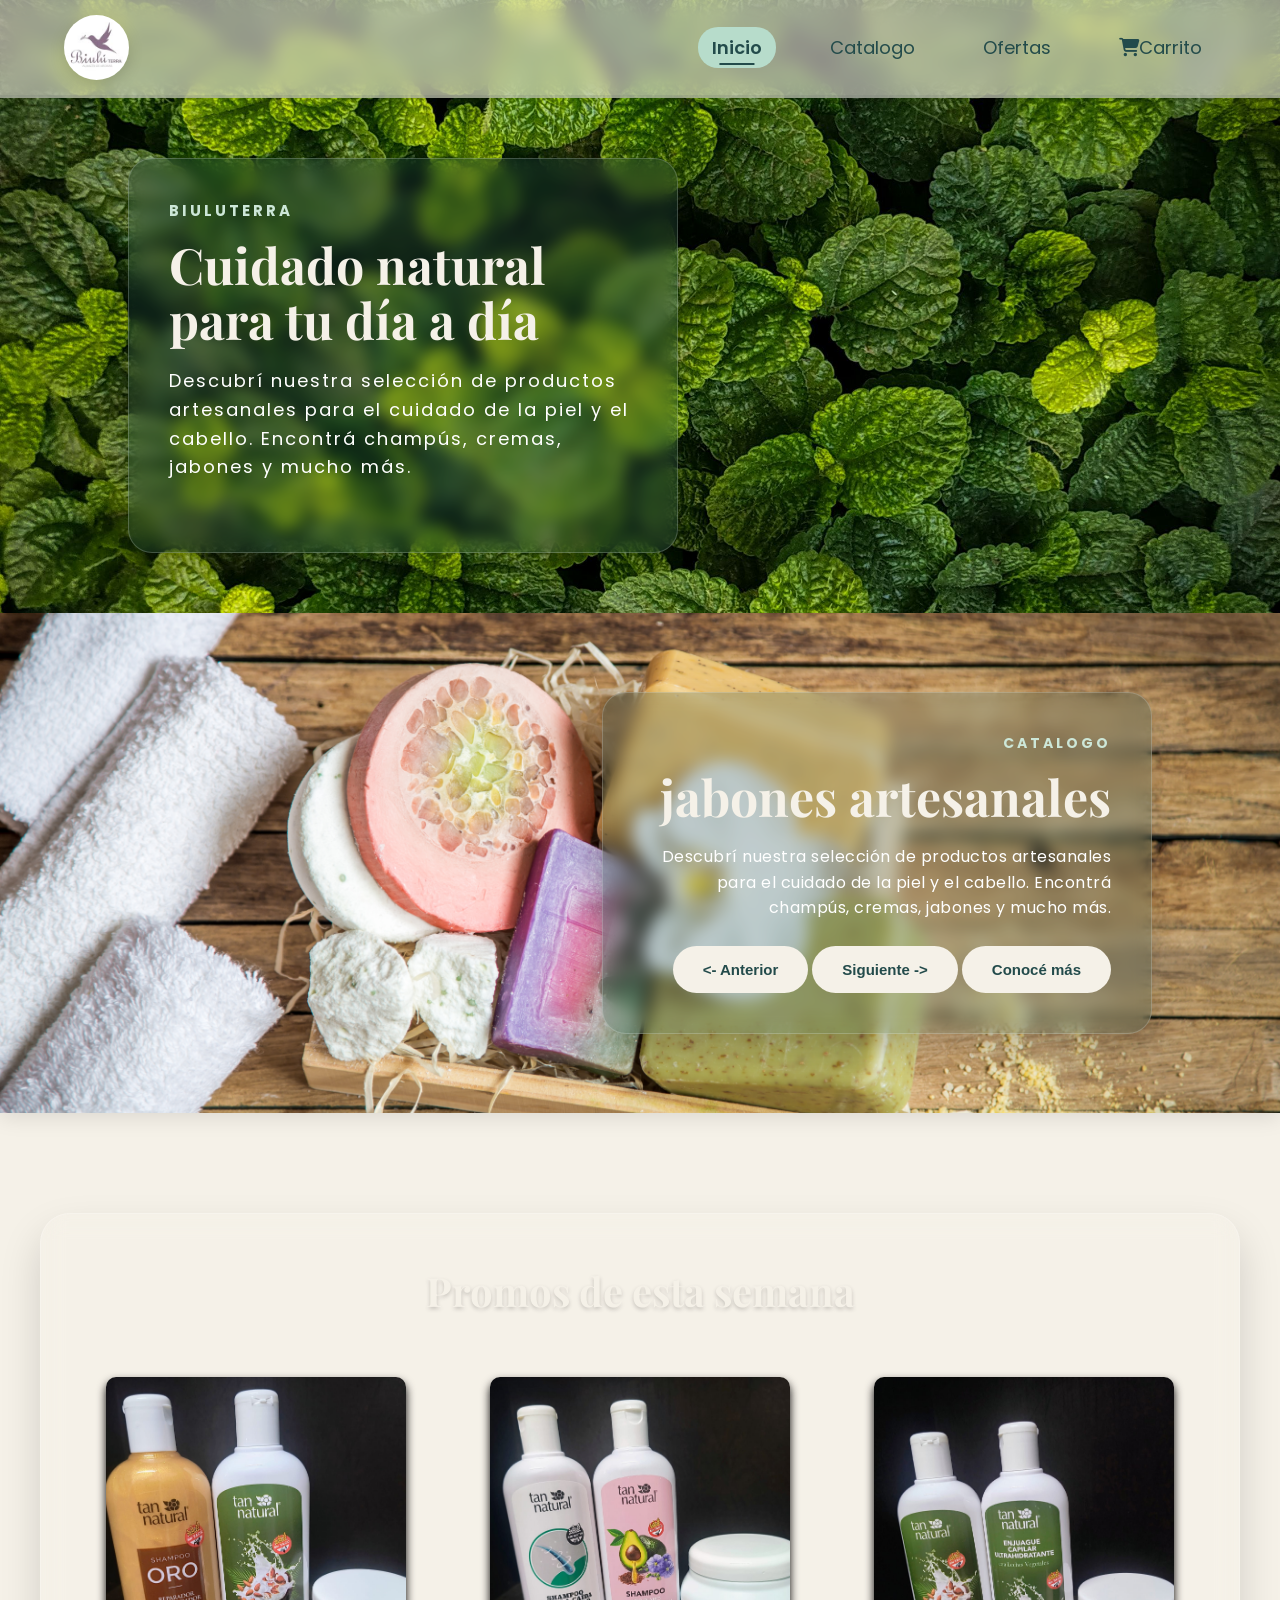
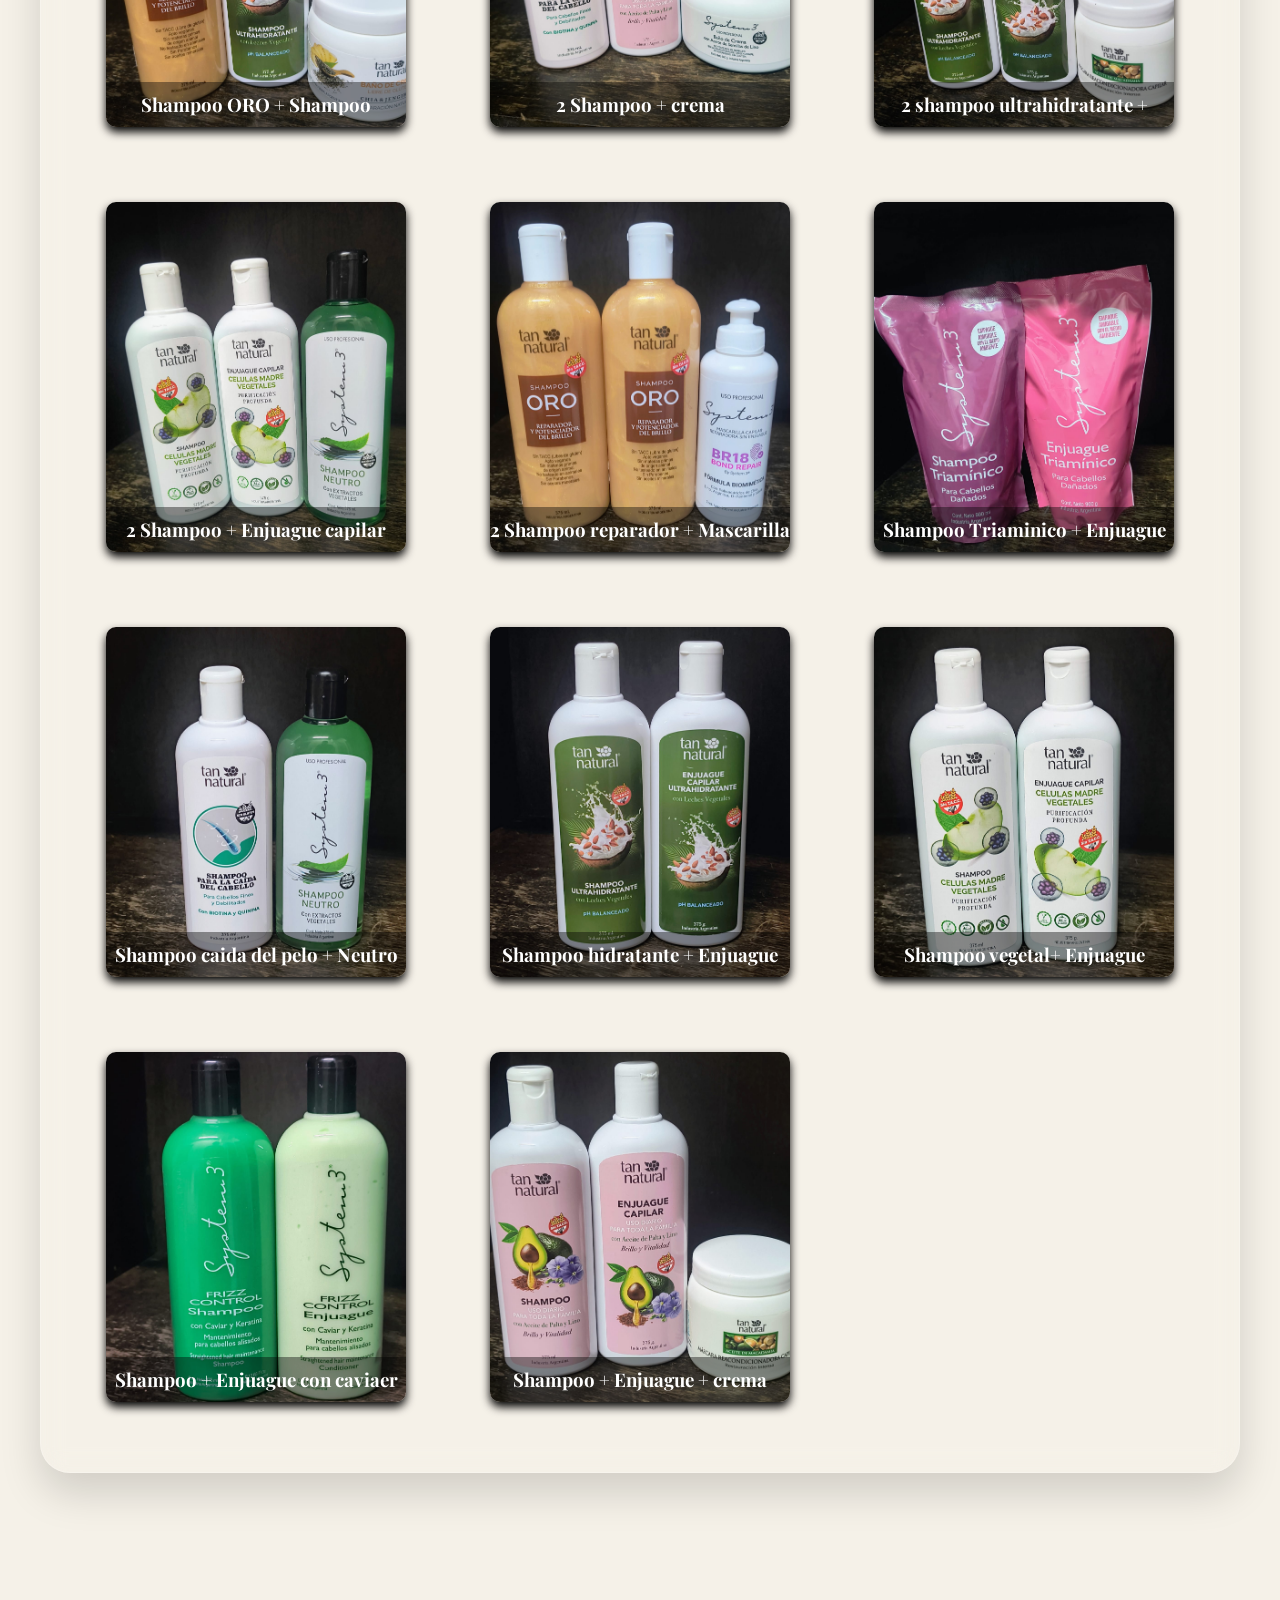
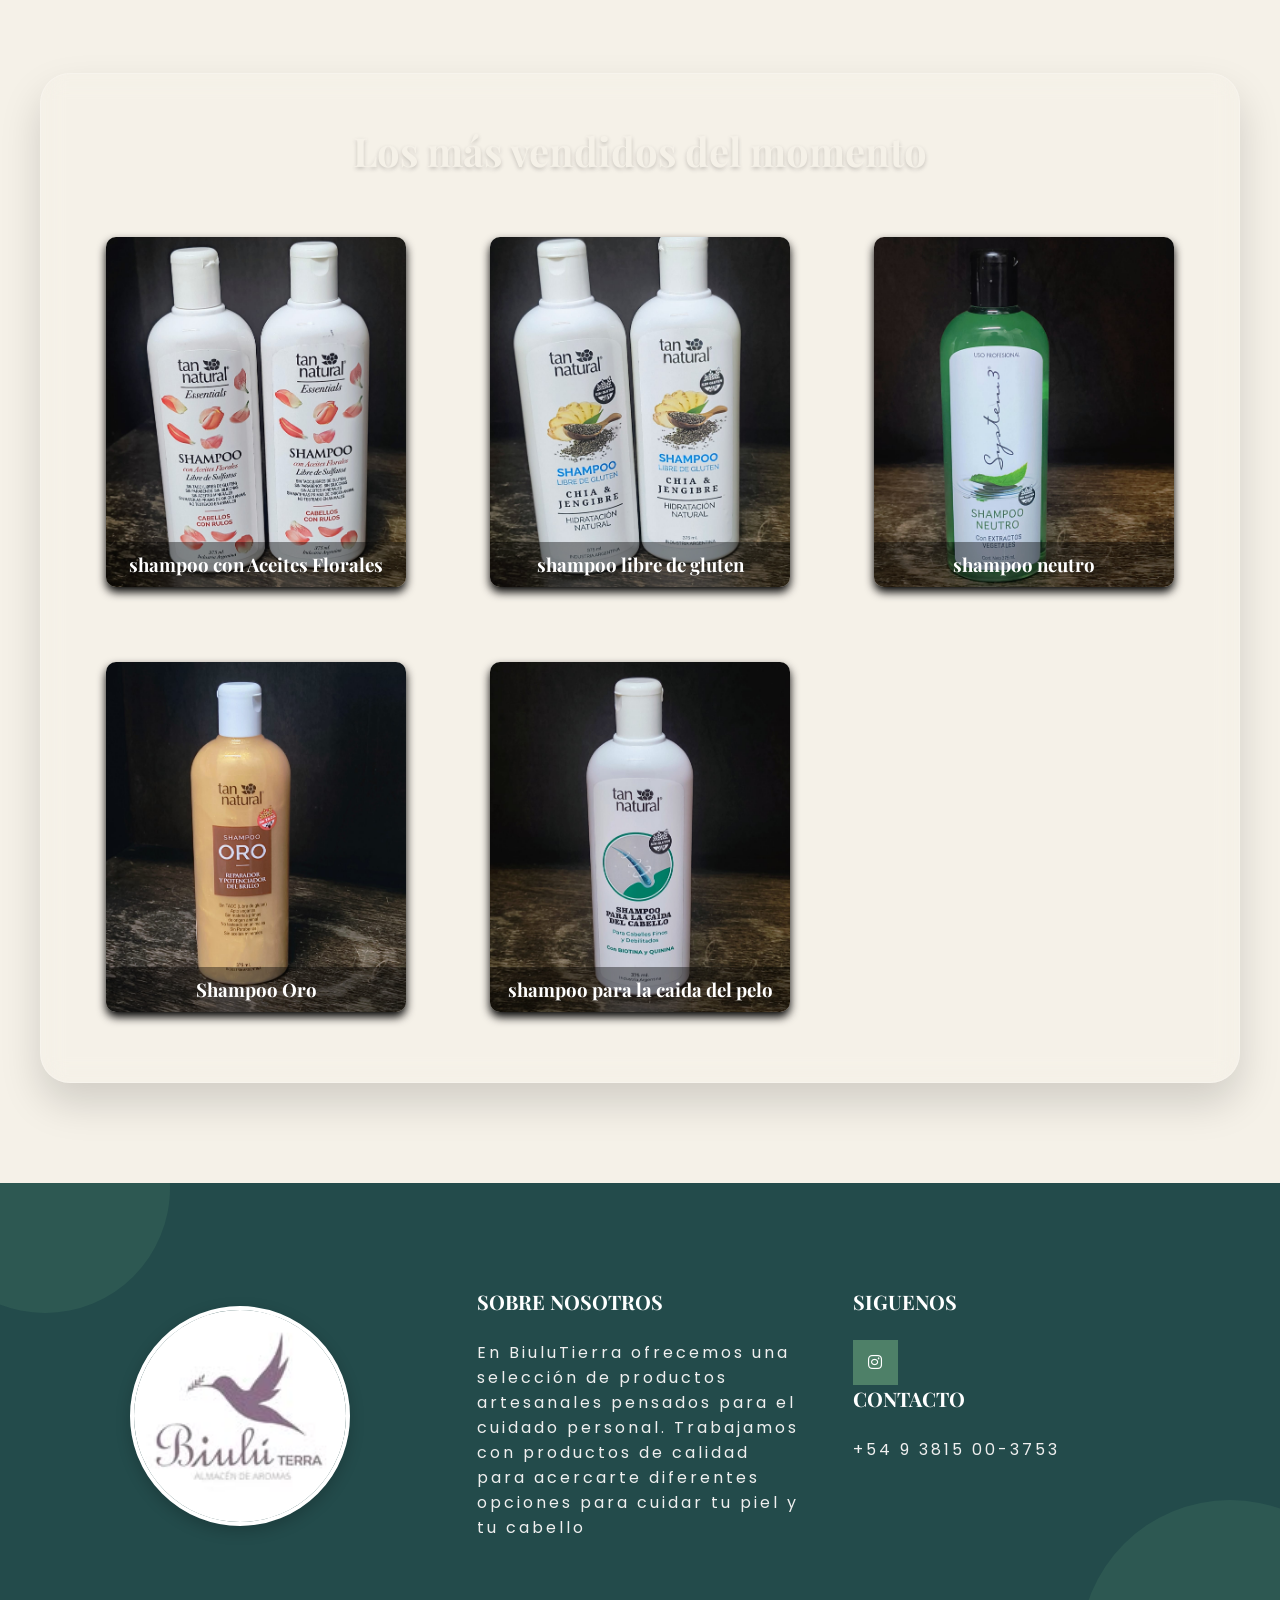
==== index.html @ 3a7e6824 "nueva actualizacion" ====
<!DOCTYPE html>
<html lang="en">
<head>

    <meta charset="UTF-8">
    <meta name="viewport" content="width=device-width, initial-scale=1.0">
    <link rel="stylesheet" href="/PAGINAS/CSS/index.css">
    <link rel="stylesheet" href="/PAGINAS/CSS/categoria.css">
    <link rel="preconnect" href="https://fonts.googleapis.com">
    <link rel="preconnect" href="https://fonts.gstatic.com" crossorigin>
    <link href="https://fonts.googleapis.com/css2?family=Playfair+Display:wght@500;600;700&family=Poppins:wght@300;400;500;600&display=swap" rel="stylesheet">
    <link rel="icon" href="/FOTOS Y VIDEOS/biuluterra.jpg">
    <link rel="stylesheet" href="https://cdnjs.cloudflare.com/ajax/libs/font-awesome/6.7.2/css/all.min.css">

    <title>Biuluterra</title>

</head>
<body>
    
    <header class="encabezado">

        <div class="head">

            <nav>

                <a href="#" class="logo">

                    <img src="/FOTOS Y VIDEOS/biuluterra.jpg" alt="foto de perfil">

                </a>
              
              <ul>

                 <li ><a class="enlaces" id="selected" href="index.html">Inicio</a></li>

                 <li ><a class="enlaces"   id="selected" href="/PAGINAS/categoria.html">Catalogo</a></li>

                 <li ><a class="enlaces" id="selected" href="/PAGINAS/ofertas.html">Ofertas</a></li>

                 <li><a class="enlaces" href="/PAGINAS/carrito.html"><i class="fa-solid fa-cart-shopping"></i>Carrito</a></li>

              </ul>
           </nav>

        </div>

        <!-- HERO -->

        <div class="conteiner">

            <div class="hero-contenido">

             <p class="hero-pequeño"> BIULUTERRA</p>

             <h1 id="titulo">Cuidado natural para tu día a día</h1>

             <p class="hero-texto">Descubrí nuestra selección de productos artesanales para el cuidado de la piel y el cabello. Encontrá champús, cremas, jabones y mucho más.</p>
             
            </div>

        </div>

    </header>

    <main id="categorias">

        <div class="conteiner-replica">
            
           <div class="hero-contenido-replica">

             <p class="hero-pequeño-replica">CATALOGO</p>

             <h1 id="tituloDos">Cuidado natural para tu día a día</h1>

             <p class="hero-texto-replica">Descubrí nuestra selección de productos artesanales para el cuidado de la piel y el cabello. Encontrá champús, cremas, jabones y mucho más.</p>

             <button  class="info" id="anteriorDos"><- Anterior</button>

             <button  class="info"  id="siguienteDos">Siguiente -></button>

             <button class="info"><a  href="/PAGINAS/categoria.html">Conocé más</a></button>

           </div>

        </div>

    </main>

    <main class="principal">

        <section class="productos" id="productos">

         <div class="titulo-seccion">

             <h2>Promos de esta semana</h2>

         </div>

         <div id="ofer" class="cards"></div>

        </section>

    </main>

    <main class="principal">

        <section class="productos">
 
            <div class="titulo-seccion">

                <h2>Los más vendidos del momento</h2>

            </div>

            <div class="contenedor">

             <div class="card--contenedor">

                 <div id="cards" class="cards"></div>

             </div>

            </div>

       </section>

    </main>

    <footer class="pie-pagina">

        <div class="grupo-1">

            <div class="box">

                <figure>

                    <a href="#">

                        <img src="/FOTOS Y VIDEOS/biuluterra.jpg" alt="logo">

                    </a>

                </figure>

            </div>

            <div class="box">

                <h2>SOBRE NOSOTROS</h2>

                <p>En BiuluTierra ofrecemos una selección de productos artesanales pensados para el cuidado personal. Trabajamos con productos de calidad para acercarte diferentes opciones para cuidar tu piel y tu cabello</p>

            </div>
            <div class="box">

                <h2>SIGUENOS</h2>

                <div class="red-social">

                    <a href="https://www.instagram.com/p/ChH4y7QOW1x/?stkn=MW54NzA0eDJzZHVldA==" class="fa-brands fa-instagram"></a>

                </div>

                <h2>CONTACTO</h2>

                <p>+54 9 3815 00-3753</p>

            </div>

        </div>

    </footer>

    <script src="/PAGINAS/CSS/JAVASCRIPT/card.js"></script>

</body>
---- PAGINAS/CSS/index.css ----
*{
    margin: 0;
    padding: 0;

    box-sizing: border-box;
}

/* ---------------------------------------------------------- */
:root{
    --verde-oscuro:#234B4B;
    --verde:#4E8068;
    --verde-claro:#CDE7D8;
    --crema:#F5F1E8;
    --blanco:#FFFFFF;
    --gris:#6F7772;
    --verde-menta:#B7DCCB;
    --verde-salvia:#A8C3B0;
    --verde-pastel:#C5E1C8;
    --verde-oliva-pastel:#C6D1B5;
}

html{
    scroll-behavior: smooth;
}
/*---------------------------------------------------------------------------------------------------------*/
/*---------------------------------------------------------------------------------------------------------*/

body{
    /* FONDO */
    min-height: 100vh;
    display: flex;
    flex-direction: column;


    
    /* COLORES */
    background-color: var(--crema);
    color:var(--verde-oscuro);
    font-family: "Poppins", sans-serif;
}

h1,h2,h3{
    font-family: "Playfair Display", serif;
}
a{
    text-decoration: none;
    color: var(--verde-oscuro);
}
/*---------------------------------------------------------------------------------------------------------*/
/*---------------------------------------------------------------------------------------------------------*/
.encabezado{
    /* COLORES */ 
    box-shadow:0px 10px 30px rgba(35,75,75,.15); 
    /*  */
    position: relative;
    background-size: cover;
    background-repeat: no-repeat;
    background-position: center;

    background-image:
    linear-gradient(135deg rgba(35, 75, 75, 0.85), 0% rgba(78, 128, 104, 0.65)100%);
}

.head{
    padding: 15px 5%;
    width: 100%;
    background-color: rgba(245, 241, 232, 0.581);
    border-bottom:solid rgba(111, 119,114, 0.2);
    backdrop-filter: blur(10px);
    position:sticky;
    top:0;
    z-index: 1000;
    transition: all 0.3s ease;
}

nav{                                        
    display: flex;
    /* CAMBIADO */
    margin: auto;
    align-items: center;
    justify-content: space-between;
}
/*---------------------------------------------------------------------------------------------------------*/
/*---------------------------------------------------------------------------------------------------------*/

.logo{
    display: flex;
    align-items: center;
}

.logo img{
    width: 65px;
    height: 65px;
    object-fit: cover;
    border-radius: 50%;
    box-shadow: 0 5px 15px rgb(0, 0,0,0.15);
}

ul{
    display: flex;
    gap:40px;
    list-style: none;
    margin-left: -600px;
}

.enlaces{
    /* COLOR Y ESTILO */
    text-decoration: none;
    color:var(--verde-oscuro);

    font-size: 18px;
    border-radius: 20px ;




    position: relative;
    padding: 8px 14px;

    transition: .3s ease;
}

.enlaces:hover{
    color: var(--verde-oscuro);
    background-color: var(--verde-claro);
}

.enlaces.activo{
    color: var(--verde-oscuro);
    background-color: var(--verde-menta);
    font-weight: 600;
}

.enlaces.activo::after {
    content: "";
    position:absolute;
    bottom: 3px;
    left: 50%;
    width: 0;
    height: 2px;
    background-color: var(--verde-oscuro);
    transform: translateX(-50%);
    transition: .3s ease;
}

.enlaces.activo:hover::after,
.enlaces.activo::after{
    width: 45%;
}

/* ---------------------------------------------------------------------------- */

.conteiner{
    position: relative;
    display: flex;
    align-items: center;
    min-height: 500px;
    padding: 60px 10%;
    background-size:cover;
    background-repeat: no-repeat;
    background-position: center;
}

/* ---------------------------------------------------------------- */

.hero-contenido{
    width: 550px;
    color: var(--blanco);
    background: rgba(35,75,75,0.25);
    backdrop-filter: blur(8px);
    -webkit-backdrop-filter: blur(8px);
    border:1px solid rgba(255,255,255,0.2);
    padding: 40px;
    border-radius:24px;
    box-shadow: 0 15px 35px rgba(0,0,0,0.2);
}
.hero-contenido h1{
    margin-bottom: 20px;
    font-size: 50px;
    line-height: 1.1;
    color: var(--crema);
}

.hero-pequeño{
    font-size: 15px;
    font-weight: bold;
    letter-spacing: 3px;
    margin-bottom: 15px;
    color: var(--verde-claro);
}

.hero-texto{
    font-size: 18px;
    letter-spacing: 2px;
    margin-bottom: 30px;
    line-height: 1.6;
}

.conteiner-replica {
    position: relative;
    display: flex;
    justify-content: flex-end; 
    align-items: center;
    min-height: 500px;
    padding: 60px 10%;
    background-size: cover;
    background-repeat: no-repeat;
    background-position: center;
}

.hero-contenido-replica {
    width: 550px;
    color: var(--blanco);
    background: rgba(35, 75, 75, 0.25); 
    backdrop-filter: blur(8px);
    -webkit-backdrop-filter: blur(8px);
    border: 1px solid rgba(255, 255, 255, 0.2);
    padding: 40px;
    border-radius: 24px;
    box-shadow: 0 15px 35px rgba(0, 0, 0, 0.2);
    
    text-align: right;
}

.hero-contenido-replica h1 {
    margin-bottom: 20px;
    font-size: 50px;
    line-height: 1.1;
    color: var(--crema);
} 

.hero-pequeño-replica {
    font-size: 14px;
    font-weight: bold;
    letter-spacing: 3px;
    margin-bottom: 15px;
    color: var(--verde-claro);
}

.hero-texto-replica {
    font-size: 16px;
    letter-spacing: 0.5px;
    margin-bottom: 25px;
    line-height: 1.6;
}

/* ---------------------------------------------------------------- */

.info{
    border: none;

    /* color */
    color:var(--verde-oscuro);
    background-color:var(--crema);


    padding: 15px 30px;
    border-radius: 50px;
    font-family: 'Lucida Sans', 'Lucida Sans Regular', 'Lucida Grande', 'Lucida Sans Unicode', Geneva, Verdana, sans-serif;
    font-size: 15px;
    font-weight: bold;
    transition: all .3s ease;
}


.info:hover{
    /* color */
    background-color:var(--verde);
    color:var(--crema);
    box-shadow:0 8px 20px rgba(0,0,0,.15);

    cursor: pointer;
    transform: translateY(-3px);
}

/* ---------------------------------------------------------------- */

#categorias{
    /* COLORES */ 
    box-shadow:0px 5px 20px rgba(0,0,0,.10); 
    /*  */
    position: relative;
    background-size: cover;
    background-repeat: no-repeat;
    background-position: center;
}

.principal{
    flex: 1;
    position: relative;
    display: flex;
    align-items: center;
    justify-content: center;
    min-height: 500px;
    background-size: cover;
    background-repeat: no-repeat;
    background-position: center;
    background-attachment: fixed; 
    
    background-image:
        linear-gradient(
            135deg,
            /* rgba(35, 75, 75, 0.85), */
            rgba(78, 128, 104, 0.509)
        ),
        url("/FOTOS\ Y\ VIDEOS/vertical-top-view-sea.jpg");
    padding: 60px 20px;
}

/* ---------------------------------------------------------------- */

.productos{
    max-width: 1200px;
    width:100%;
    margin: 40px auto;
    padding: 50px 40px;

    background: rgba(245,241,232, 0.15);
    backdrop-filter: blur(12px);
    -webkit-backdrop-filter: blur(12px);
    border:1px solid rgba(255,255,255,0.2);
    border-radius:30px;
    box-shadow: 0 20px 40px rgba(0,0,0,0.15);
}

.titulo-seccion h2{
    font-size: 40px;
    color: var(--crema);
    text-shadow: 0 2px 4px rgba(0,0,0,.2);
}

.titulo-seccion{
    text-align: center;
    margin-bottom:40px;
}

.titulo-seccion p {
    margin-bottom: 8px;
    letter-spacing: 5px;
    color: var(--verde);
    font-size: 30px;
    font-weight: bold;
}

/* ---------------------------------------------------------------- */

.card {
    position: relative;
    width: 300px;
    height: 350px;
    margin: 20px;
}

.card .face {
    position: absolute;
    width: 100%;
    height: 100%;
    backface-visibility: hidden;
    border-radius: 10px;
    overflow: hidden;
    transition: .5s;
}

/* PARTE DELANTERA */

.card .front {
    transform: perspective(600px) rotateY(0deg);
    box-shadow: 0 5px 10px #000;
}

.card .front img {
    position: absolute;
    width: 100%;
    height: 100%;
    object-fit: cover;
}

.card .front h3 {
    position: absolute;
    bottom: 0;
    width: 100%;
    height: 45px;
    line-height: 45px;
    margin: 0;

    color: #fff;
    background: rgba(0,0,0,.4);
    text-align: center;
}

/* PARTE TRASERA */

.card .back {
    transform: perspective(600px) rotateY(180deg);
    background: rgb(3, 35, 54);
    padding: 15px;
    box-sizing: border-box;

    color: #f3f3f3;

    display: flex;
    flex-direction: column;
    justify-content: space-between;
    text-align: center;
    box-shadow: 0 5px 10px #000;
}

.card .back .link {
    border-top: solid 1px #f3f3f3;
    min-height: 50px;

    display: flex;
    align-items: center;
    justify-content: center;
    gap: 10px;
}

.card .back h2 {
    margin: 10px 0;
}

.card .back .card--titulo {
    font-size: 24px;
}

.card .back .card--precio {
    font-size: 25px;
}

.card .back .card--descripcion {
    margin-top: 20px;
}

.card:hover .front {
    transform: perspective(600px) rotateY(180deg);
}

.card:hover .back {
    transform: perspective(600px) rotateY(360deg);
}

.card--descripcion{
    font-family: 'Lucida Sans', 'Lucida Sans Regular', 'Lucida Grande', 'Lucida Sans Unicode', Geneva, Verdana, sans-serif;
    font-size: 13px;
    color:var(--gris);

    /* NUEVO */
    /* text-align: left; */
    display: block;
    margin-bottom: .25rem;
}

.card--precio{
    text-align: left;

    /* NUEVO */
    margin-top: 15px;
    color: var(--verde-oscuro);
    font-size: 25x;
    font-weight: bold;
}

.card--precioOferta{
    text-align: left;

    /* NUEVO */
    margin-top: 15px;
    color: tomato;
    font-size: 20px;
    font-weight: bold;
    text-decoration-line: line-through;
}

.card__button{
    display: block; /*esto falto*/
    width: 100%;
    margin-top: 15px;
    padding: 11px;
    border: none;
    border-radius: 25px;
    background-color: var(--verde-oscuro);
    color: var(--blanco);
    text-decoration: none;
    text-align: center;
    cursor: pointer;
    transition: .3s ease;
}

.card__button:hover{
    background-color: var(--verde);
    transform: translateY(-2px);
}

.cards {
    display: grid;
    grid-template-columns: repeat(3, 1fr);
    justify-items: center;
    gap: 35px;
    width: 100%;
}
/*---------------------------------------------------------------------------------------------------------*/
/*---------------------------------------------------------------------------------------------------------*/
.pie-pagina{
    position: relative;
    overflow: hidden;
    background: var(--verde-oscuro);
    color: var(--blanco);
    padding: 60px 8% 25px;
}


.pie-pagina::before,
.pie-pagina::after {
    content: "";
    position: absolute;
    border-radius: 50%;
    background: var(--verde);
    opacity: .25;
    animation: mover 8s ease-in-out infinite alternate;
}

.pie-pagina::before {
    width: 250px;
    height: 250px;
    top: -120px;
    left: -80px;
}

.pie-pagina::after {
    width: 300px;
    height: 300px;
    bottom: -180px;
    right: -100px;
    animation-delay: 2s;
}

@keyframes mover {
    from {
        transform: translateY(0) scale(1);
    }

    to {
        transform: translateY(30px) scale(1.1);
    }
}

.pie-pagina .grupo-1{
    width: 100%;
    max-width: 1200px;
    margin: auto;
    display: grid;
    grid-template-columns: repeat(3, 1fr);
    grid-gap: 50px;
    padding: 45px 0px;
}

.pie-pagina .grupo-1 .box figure{
    width: 100%;
    height: 100%;
    display: flex;
    justify-content: center;
    align-items: center;
}

.pie-pagina .grupo-1 .box figure img{
    width:250px;
}

.pie-pagina .grupo-1 .box h2{
    color: #fff;
    margin-bottom: 25px;
    font-size: 20px;
}

.pie-pagina .grupo-1 .box p{
    color: #efefef;
    margin-bottom: 10px;
    letter-spacing: 3px;
}

.pie-pagina .grupo-1 .box figure a img{
    width:220px;
    height:220px;
    margin-left: -50px;
    object-fit:cover;

    /*  */
    border-radius:50%;
    border:4px solid white;
    box-shadow:0 5px 15px rgba(0,0,0,.2);
}

.pie-pagina .grupo-1 .red-social a{
    display: inline-block;
    text-decoration: none;
    width: 45px;
    height: 45px;
    line-height: 45px;
    color: #fff;
    margin-right: 10px;
    background-color: var(--verde);
    text-align: center;
    transition: all 300ms ease;
}

.pie-pagina .grupo-1 .red-social a:hover{
    color: aqua;
}

.categoria-enlace{
    text-decoration: none;

}

.categoria-enlace h2{
    font-size: 90px;
}

/*---------------------------------------------------------------------------------------------------------*/
/*---------------------------------------------------------------------------------------------------------*/

.carrito {
    width: 90%;
    max-width: 1100px;
    margin: auto;
    padding: 70px 0;
    min-height: 70vh;
}

.carrito .titulo-seccion {
    text-align: center;
    margin-bottom: 50px;
}

.carrito .titulo-seccion h1 {
    font-family: "Playfair Display", serif;
    color: var(--verde-oscuro);
    font-size: 42px;
    margin-bottom: 10px;
}

.carrito .titulo-seccion p {
    color: var(--gris);
}

/*------------------------------------------------------------------------------------------------------------------------------------------------------*/
/* PRODUCTOS */

.productos-carrito {
    display: flex;
    flex-direction: column;
    gap: 20px;
}


/* PRODUCTO */

.producto-carrito {
    display: flex;
    align-items: center;
    gap: 25px;
    background-color: var(--blanco);
    padding: 20px;
    border-radius: 20px;
    box-shadow: 0 8px 25px rgba(35, 75, 75, .10);
    transition: .3s ease;
}

.producto-carrito:hover {
    transform: translateY(-3px);
    box-shadow: 0 12px 30px rgba(35, 75, 75, .15);
}


/* IMAGEN */

.producto-carrito img {
    width: 110px;
    height: 110px;
    object-fit: cover;
    border-radius: 15px;
    background-color: var(--verde-claro);
}


/* INFORMACIÓN */

.informacion-producto {
    flex: 1;
}

.informacion-producto span {
    font-size: 13px;
    color: var(--gris);
}

.informacion-producto h2 {
    font-family: "Playfair Display", serif;
    color: var(--verde-oscuro);
    font-size: 20px;
    margin: 5px 0 10px;
}

.informacion-producto strong {
    color: var(--verde);
    font-size: 18px;
}


/* CANTIDAD */

.cantidad {
    display: flex;
    align-items: center;
    gap: 15px;
}

.cantidad button {
    width: 32px;
    height: 32px;
    border: none;
    border-radius: 50%;
    background-color: var(--verde-claro);
    color: var(--verde-oscuro);
    font-size: 18px;
    cursor: pointer;
    transition: .3s;
}

.cantidad button:hover {
    background-color: var(--verde-menta);
}

.cantidad span {
    font-weight: 600;
}


/* ELIMINAR */

.eliminar {
    border: none;
    background: none;
    color: #9b5555;
    font-size: 18px;
    cursor: pointer;
    transition: .3s;
}

.eliminar:hover {
    transform: scale(1.15);
}


/* RESUMEN */

.resumen-carrito {
    margin-top: 40px;
    padding: 30px;
    border-radius: 22px;
    background-color: var(--verde-menta);
    box-shadow: 0 8px 25px rgba(35, 75, 75, .10);
}

.resumen-carrito h2 {
    font-family: "Playfair Display", serif;
    color: var(--verde-oscuro);
}


/* TOTAL */

.total {
    display: flex;
    justify-content: space-between;
    align-items: center;
    margin: 25px 0;
    font-size: 20px;
}

.total strong {
    color: var(--verde-oscuro);
    font-size: 25px;
}


/* BOTÓN COMPRAR */

.boton-comprar {
    width: 100%;
    padding: 14px;
    border: none;
    border-radius: 25px;
    background-color: var(--verde-oscuro);
    color: var(--blanco);
    font-size: 16px;
    font-weight: 600;
    cursor: pointer;
    transition: .3s;
}

.boton-comprar:hover {
    background-color: var(--verde);
    transform: translateY(-2px);
}


/* VACIAR */

.boton-vaciar {
    width: 100%;
    margin-top: 10px;
    padding: 12px;
    border: 1px solid var(--verde-oscuro);
    border-radius: 25px;
    background-color: transparent;
    color: var(--verde-oscuro);
    cursor: pointer;
    transition: .3s;
}

.boton-vaciar:hover {
    background-color: var(--verde-claro);
}
/* CARRITO VACÍO */

.carrito-vacio {
    text-align: center;
    padding: 70px 20px;
    background-color: var(--crema);
    border-radius: 25px;
}

.carrito-vacio i {
    font-size: 45px;
    color: var(--verde);
    margin-bottom: 20px;
}

.carrito-vacio h2 {
    font-family: "Playfair Display", serif;
    color: var(--verde-oscuro);
}

.carrito-vacio p {
    color: var(--gris);
    margin: 10px 0 25px;
}

.carrito-vacio a {
    display: inline-block;
    padding: 12px 25px;
    border-radius: 25px;
    background-color: var(--verde-oscuro);
    color: var(--blanco);
    text-decoration: none;
}

/*---------------------------------------------------------------------------------------------------------*/
/*---------------------------------------------------------------------------------------------------------*/
/* RESPONSIVE */

/* Pantallas medianas */
@media (max-width: 992px) {
    .cards {
        grid-template-columns: repeat(2, 1fr);
        gap: 20px;
    }
    
    .pie-pagina .grupo-1 {
        grid-template-columns: repeat(2, 1fr);
    }
}

/* Pantallas móviles */
@media (max-width: 768px) {
    .head {
        padding: 12px 20px;
    }

    nav { 
        flex-direction: column; 
        gap: 15px; 
    } 

    ul { 
        margin-left: 0; 
        gap: 10px; 
        flex-wrap: wrap; 
        justify-content: center; 
    }

    .enlaces {
        font-size: 16px;
        padding: 6px 10px;
    }

    .conteiner, .conteiner-replica { 
        min-height: 400px; 
        padding: 40px 5%; 
        justify-content: center; 
    } 

    .hero-contenido, .hero-contenido-replica { 
        width: 100%;
        padding: 25px;
        text-align: center;
    } 

    .hero-contenido h1, .hero-contenido-replica h1 {
        font-size: 35px; 
    } 

    .hero-texto, .hero-texto-replica { 
        font-size: 15px; 
        letter-spacing: 1px;
    }

    .productos {
        padding: 30px 15px;
        margin: 20px 10px;
        border-radius: 20px;
    }

    .titulo-seccion h2 {
        font-size: 30px;
    }

    .titulo-seccion p {
        font-size: 22px;
        letter-spacing: 3px;
    }

    .cards {
        grid-template-columns: 1fr;
        gap: 20px; 
    }

    .pie-pagina {
        padding: 40px 5% 20px;
    }

    .pie-pagina .grupo-1 { 
        grid-template-columns: 1fr; 
        padding: 20px 0; 
        text-align: center; 
        gap: 30px;
    }

    .pie-pagina .grupo-1 .box figure a img {
        margin-left: 0;
        width: 180px;
        height: 180px;
    }

    .categoria-enlace h2 {
        font-size: 60px;
    }
}

@media (max-width: 600px) {
    .producto-carrito {
        flex-direction: column;
        align-items: stretch;
        text-align: center;
        gap: 15px;
    }

    .producto-carrito img {
        width: 100px;
        height: 100px;
        margin: 0 auto;
    }

    .informacion-producto {
        min-width: 100%;
    }

    .cantidad {
        justify-content: center;
        margin-left: 0;
    }

    .eliminar {
        align-self: center;
    }

    .total {
        font-size: 18px;
    }

    .total strong {
        font-size: 21px;
    }
}
---- PAGINAS/CSS/categoria.css ----
*{
    margin: 0;
    padding: 0;

    /* ESTO AGREGUE */
    box-sizing: border-box;
}

/* NUEVO */
:root{
    --verde-oscuro:#234B4B;
    --verde:#4E8068;
    --verde-claro:#CDE7D8;
    --crema:#F5F1E8;
    --blanco:#FFFFFF;
    --gris:#6F7772;
}

html{
    scroll-behavior: smooth;
}

/* .enlaces.activo {
    color: var(--blanco);
} */

/* .enlaces.activo::after {
    width: 100%;
} */

.cardsCate{ 
    margin-bottom: 40px;
    display: flex;
    justify-content: center;
    align-items: center;
    display: grid;
    grid-template-columns: repeat(3,1fr);
    gap: 25px;
    
    /* TAMAÑO */
    width: 100%;
    min-height: 300px;
    height: auto;
}

.cardsCate > div{
    width: auto;
    margin: 0;
    padding: 20px;


    display: flex;
    flex-direction: column;
    justify-content: flex-end;


    background-size: cover;
    background-position: center;
    background-repeat: no-repeat;
    border-radius: 18px;
    overflow: hidden;
    box-shadow: 0 5px 20px rgb(0, 0,0,.08);

    transition: .3s;
    animation: scroll both;
    animation-timeline: view(60% 10%);
}

.cardsCate > div:hover{
    transform: translateY(-8px);
    box-shadow: 0 15px 30px rgb(0, 0,0,.15);
}

.cardsCate .subtituloCate{
    color: var(--crema);
    text-align: center;
}
.cardsCate button{
    width: 100%;
    margin-top: 15px;
    padding: 11px;
    border: none;
    border-radius: 25px;
    background-color: var(--verde-oscuro);
    color: white;
    cursor: pointer;
    transition: .3s;
}

.cardsCate button:hover{
    background-color: var(--verde);
}

@media (max-width: 768px) {
    .cardsCate { 
     grid-template-columns: 1fr;
     gap: 20px;        
   }
}
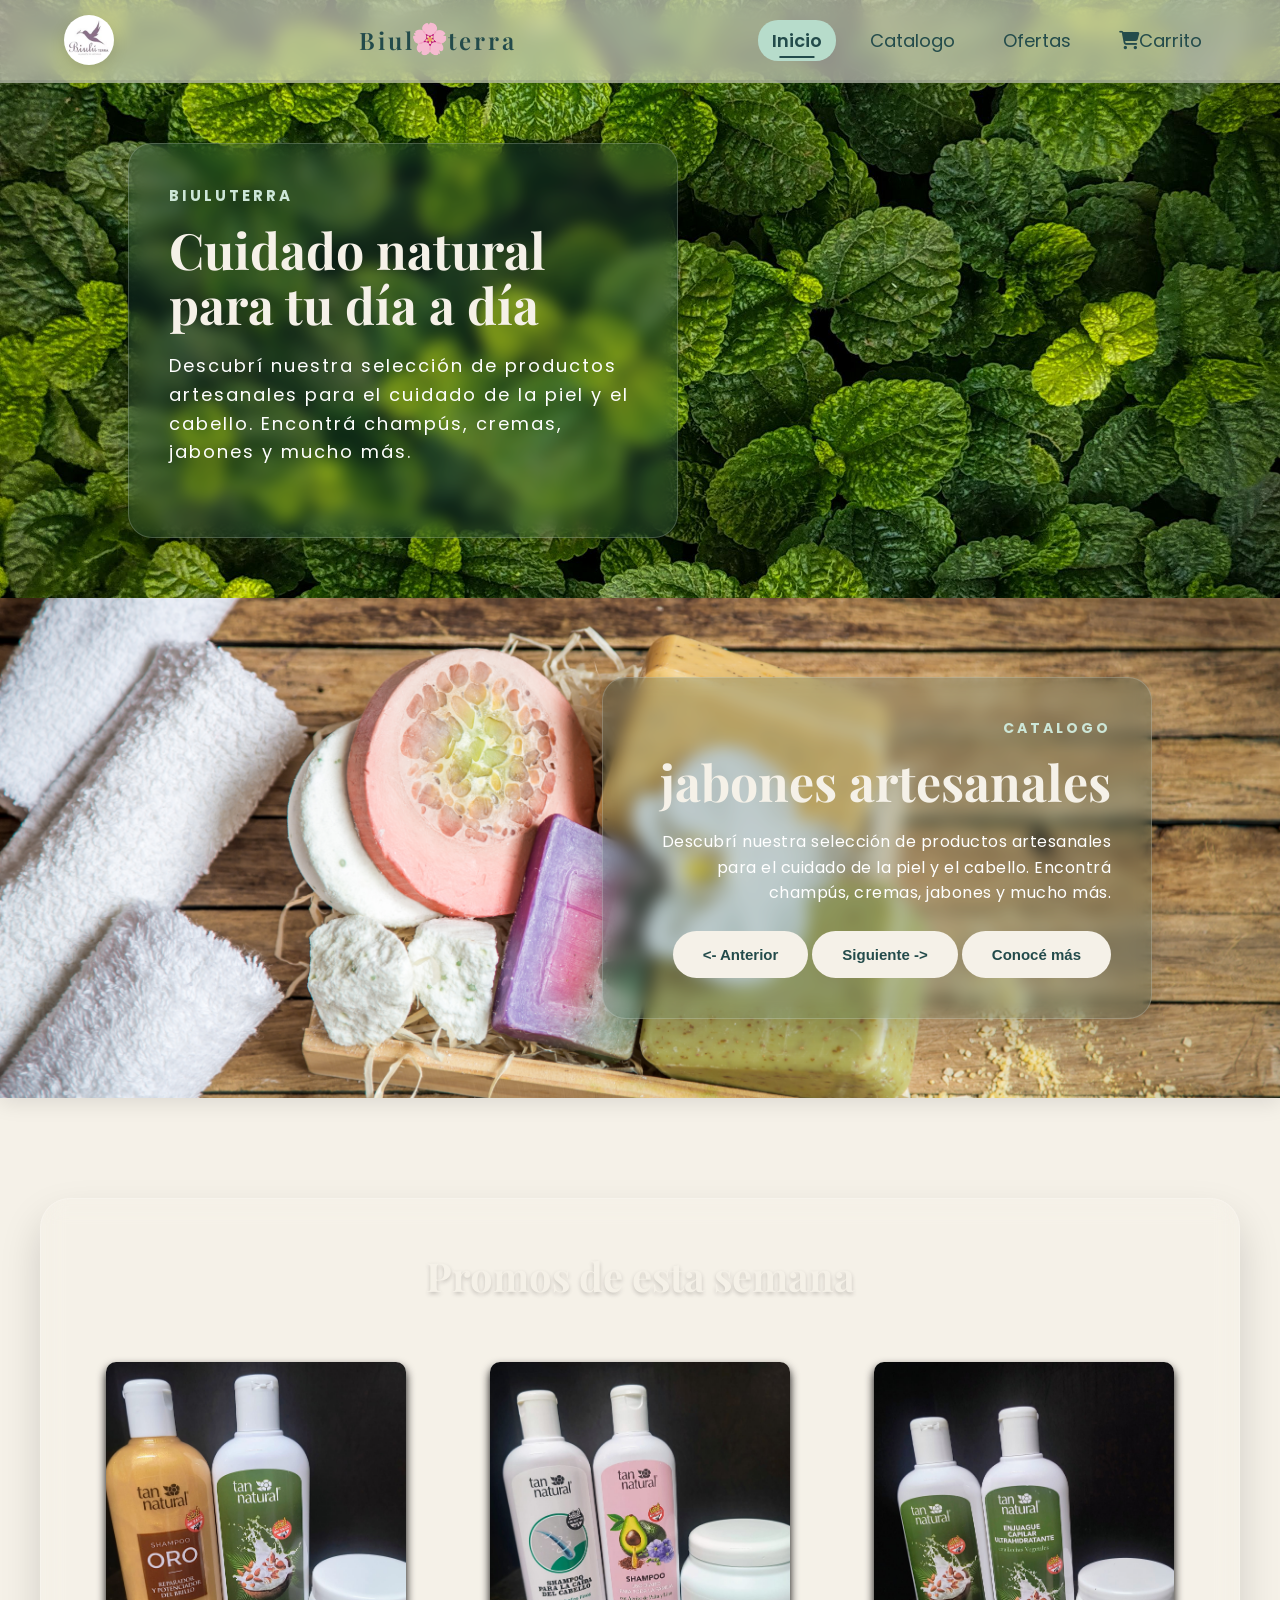
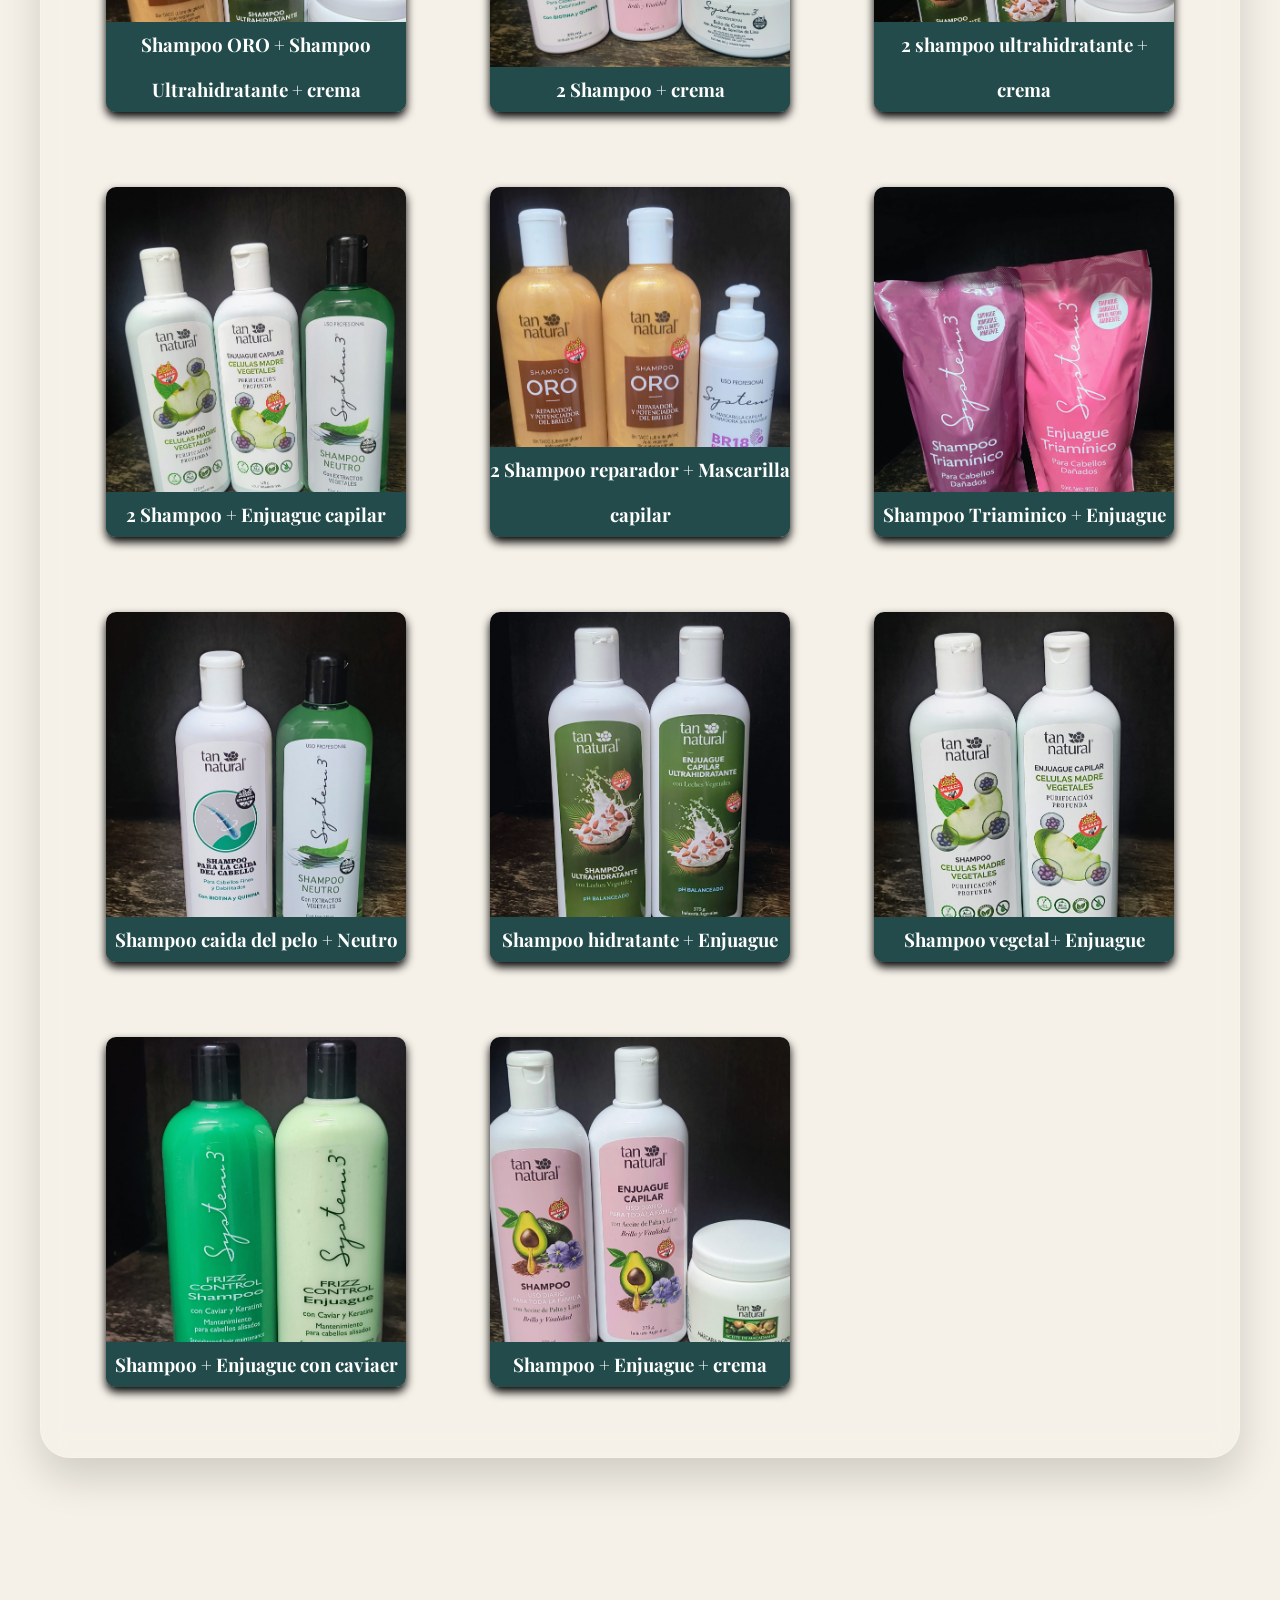
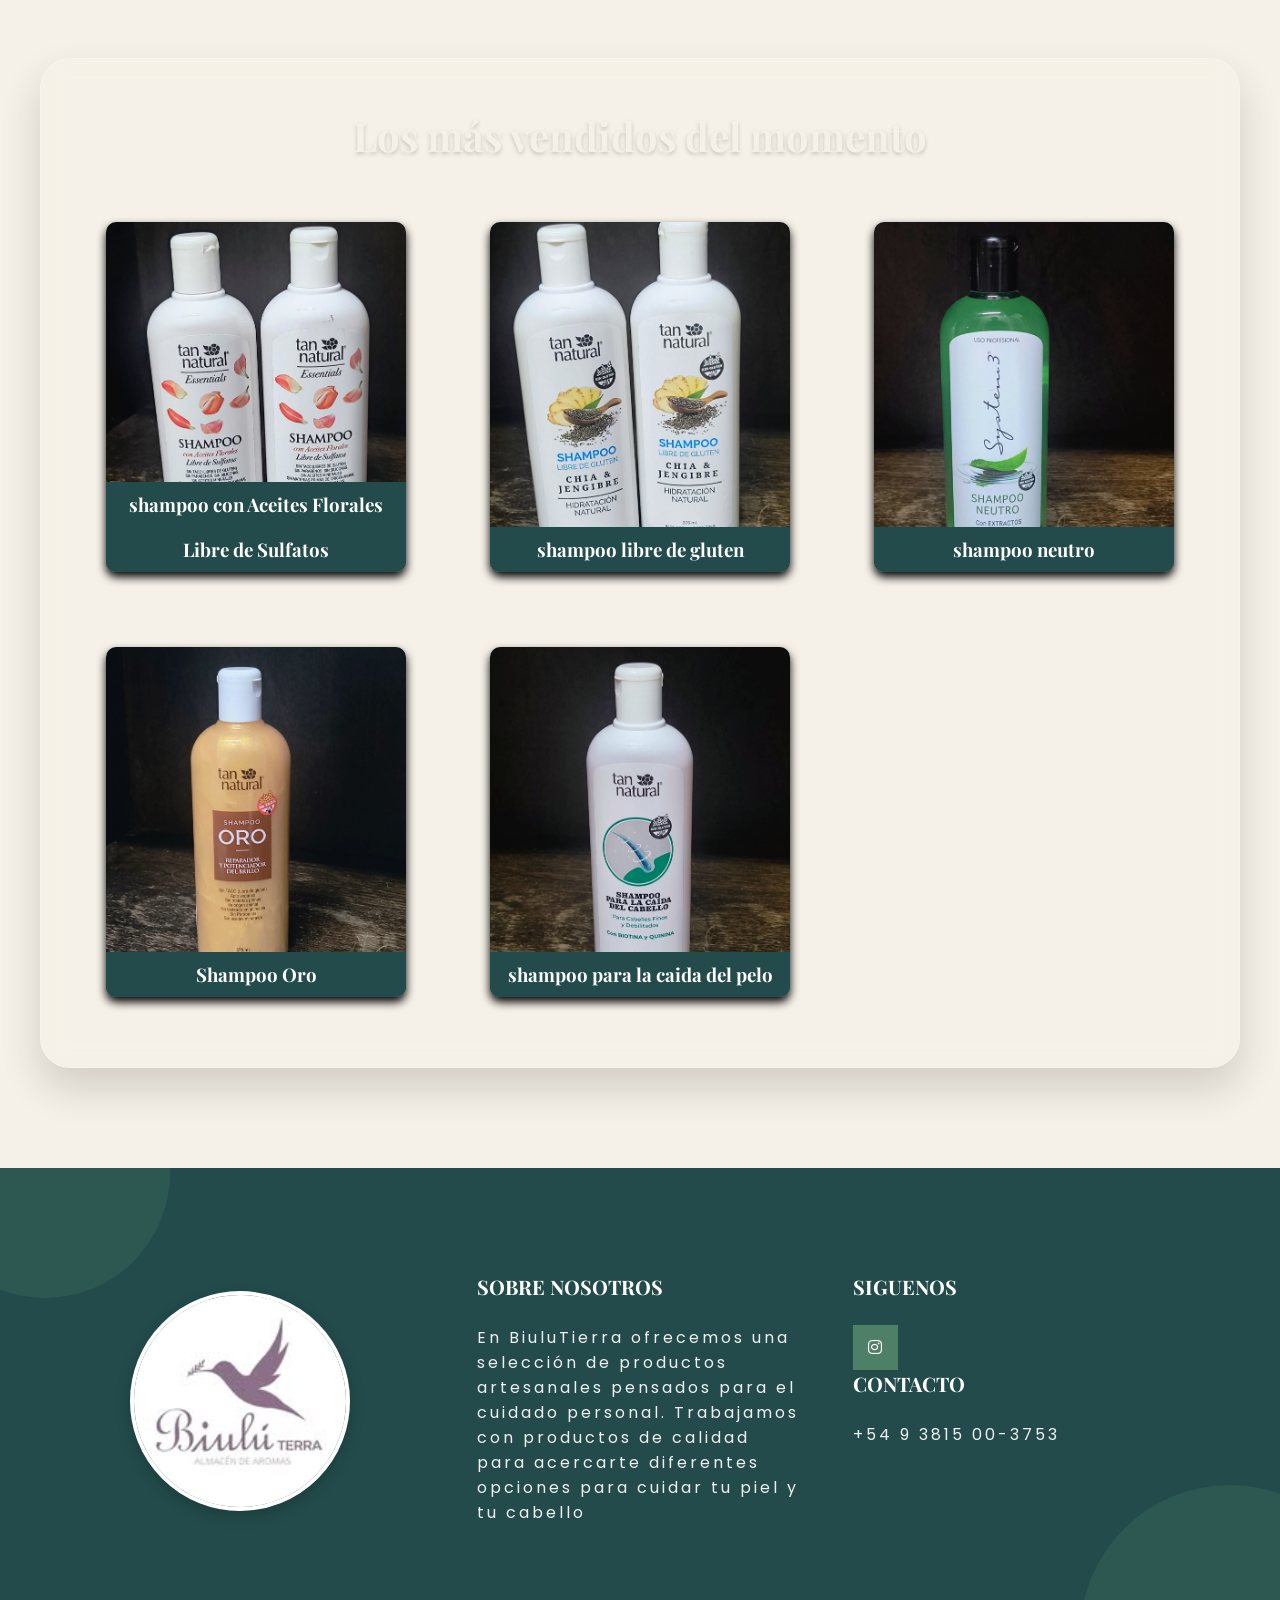
==== commit 82aaccc4: "nueva actualizacion" ====
--- a/index.html
+++ b/index.html
@@ -28,10 +28,22 @@
                     <img src="/FOTOS Y VIDEOS/biuluterra.jpg" alt="foto de perfil">
 
                 </a>
+             <h1 class="titulo-header">
+                  <span class="letra" data-char="B" data-emoji="🌿">B</span>
+                  <span class="letra" data-char="i" data-emoji="💧,">i</span>
+                  <span class="letra" data-char="u" data-emoji="🌱">u</span>
+                  <span class="letra" data-char="l" data-emoji="🍃">l</span>
+                  <span class="letra" data-char="u" data-emoji="🌸">u</span>
+                  <span class="letra" data-char="t" data-emoji="🌻">t</span>
+                  <span class="letra" data-char="e" data-emoji="🌿">e</span>
+                  <span class="letra" data-char="r" data-emoji="💧">r</span>
+                  <span class="letra" data-char="r" data-emoji="🌱">r</span>
+                  <span class="letra" data-char="a" data-emoji="🌲">a</span>
+             </h1>
               
               <ul>
 
-                 <li ><a class="enlaces" id="selected" href="index.html">Inicio</a></li>
+                 <li ><a class="enlaces" id="selected" href="/index.html">Inicio</a></li>
 
                  <li ><a class="enlaces"   id="selected" href="/PAGINAS/categoria.html">Catalogo</a></li>
 
--- a/PAGINAS/CSS/index.css
+++ b/PAGINAS/CSS/index.css
@@ -42,6 +42,7 @@
 h1,h2,h3{
     font-family: "Playfair Display", serif;
 }
+
 a{
     text-decoration: none;
     color: var(--verde-oscuro);
@@ -75,10 +76,9 @@
 
 nav{                                        
     display: flex;
-    /* CAMBIADO */
-    margin: auto;
     align-items: center;
     justify-content: space-between;
+    width:100%;
 }
 /*---------------------------------------------------------------------------------------------------------*/
 /*---------------------------------------------------------------------------------------------------------*/
@@ -89,18 +89,38 @@
 }
 
 .logo img{
-    width: 65px;
-    height: 65px;
+    width: auto;
+    height: 50px;
     object-fit: cover;
     border-radius: 50%;
     box-shadow: 0 5px 15px rgb(0, 0,0,0.15);
 }
 
+
+.titulo-header {
+    display: flex;
+    gap: 3px;
+    font-size: 1.5rem;
+    font-weight: 600;
+}
+
+.titulo-header .letra {
+    display: inline-block;
+    transition: transform 0.4s cubic-bezier(0.4, 0, 0.2, 1), opacity 0.4s ease;
+    opacity: 1;
+}
+
+/* Estado cuando se transforma en emoji */
+.titulo-header .letra.transformada {
+    transform: scale(1.25) translateY(-3px);
+    opacity: 0.9;
+}
+
 ul{
     display: flex;
-    gap:40px;
+    gap:20px;
     list-style: none;
-    margin-left: -600px;
+    align-items: center;
 }
 
 .enlaces{
@@ -117,12 +137,18 @@
     position: relative;
     padding: 8px 14px;
 
-    transition: .3s ease;
+    transition: .5s, color .10s;
+    -webkit-transition: .5s, color .10s;
+    -moz-transition: .5s, color .10s;
 }
 
 .enlaces:hover{
     color: var(--verde-oscuro);
     background-color: var(--verde-claro);
+    box-shadow: 0 8px 8px 0 #bebbbc,0 8px 8px 0 #adadab;
+    transform: translate(0px,5px);
+    -webkit-transform: translate(0px,5px);
+    -moz-transform:translate(0px,5px);
 }
 
 .enlaces.activo{
@@ -327,7 +353,37 @@
     font-size: 40px;
     color: var(--crema);
     text-shadow: 0 2px 4px rgba(0,0,0,.2);
-}
+	-webkit-animation: tracking-in-expand 0.7s cubic-bezier(0.215, 0.610, 0.355, 1.000) both;
+	animation: tracking-in-expand 0.7s cubic-bezier(0.215, 0.610, 0.355, 1.000) both;
+    animation-timeline:view(50% 0%);
+}
+
+@-webkit-keyframes tracking-in-expand {
+  0% {
+    letter-spacing: -0.5em;
+    opacity: 0;
+  }
+  40% {
+    opacity: 0.6;
+  }
+  100% {
+    opacity: 1;
+  }
+}
+@keyframes tracking-in-expand {
+  0% {
+    letter-spacing: -0.5em;
+    opacity: 0;
+  }
+  40% {
+    opacity: 0.6;
+  }
+  100% {
+    opacity: 1;
+  }
+}
+
+
 
 .titulo-seccion{
     text-align: center;
@@ -349,6 +405,8 @@
     width: 300px;
     height: 350px;
     margin: 20px;
+    animation: both ease-in-out;
+    animation-timeline: view(50% 0%);
 }
 
 .card .face {
@@ -379,12 +437,12 @@
     position: absolute;
     bottom: 0;
     width: 100%;
-    height: 45px;
+    /* height: 45px; */
     line-height: 45px;
     margin: 0;
 
     color: #fff;
-    background: rgba(0,0,0,.4);
+    background: var(--verde-oscuro);
     text-align: center;
 }
 
@@ -932,7 +990,7 @@
     }
 
     .cards {
-        grid-template-columns: 1fr;
+        grid-template-columns: 2fr;
         gap: 20px; 
     }
 
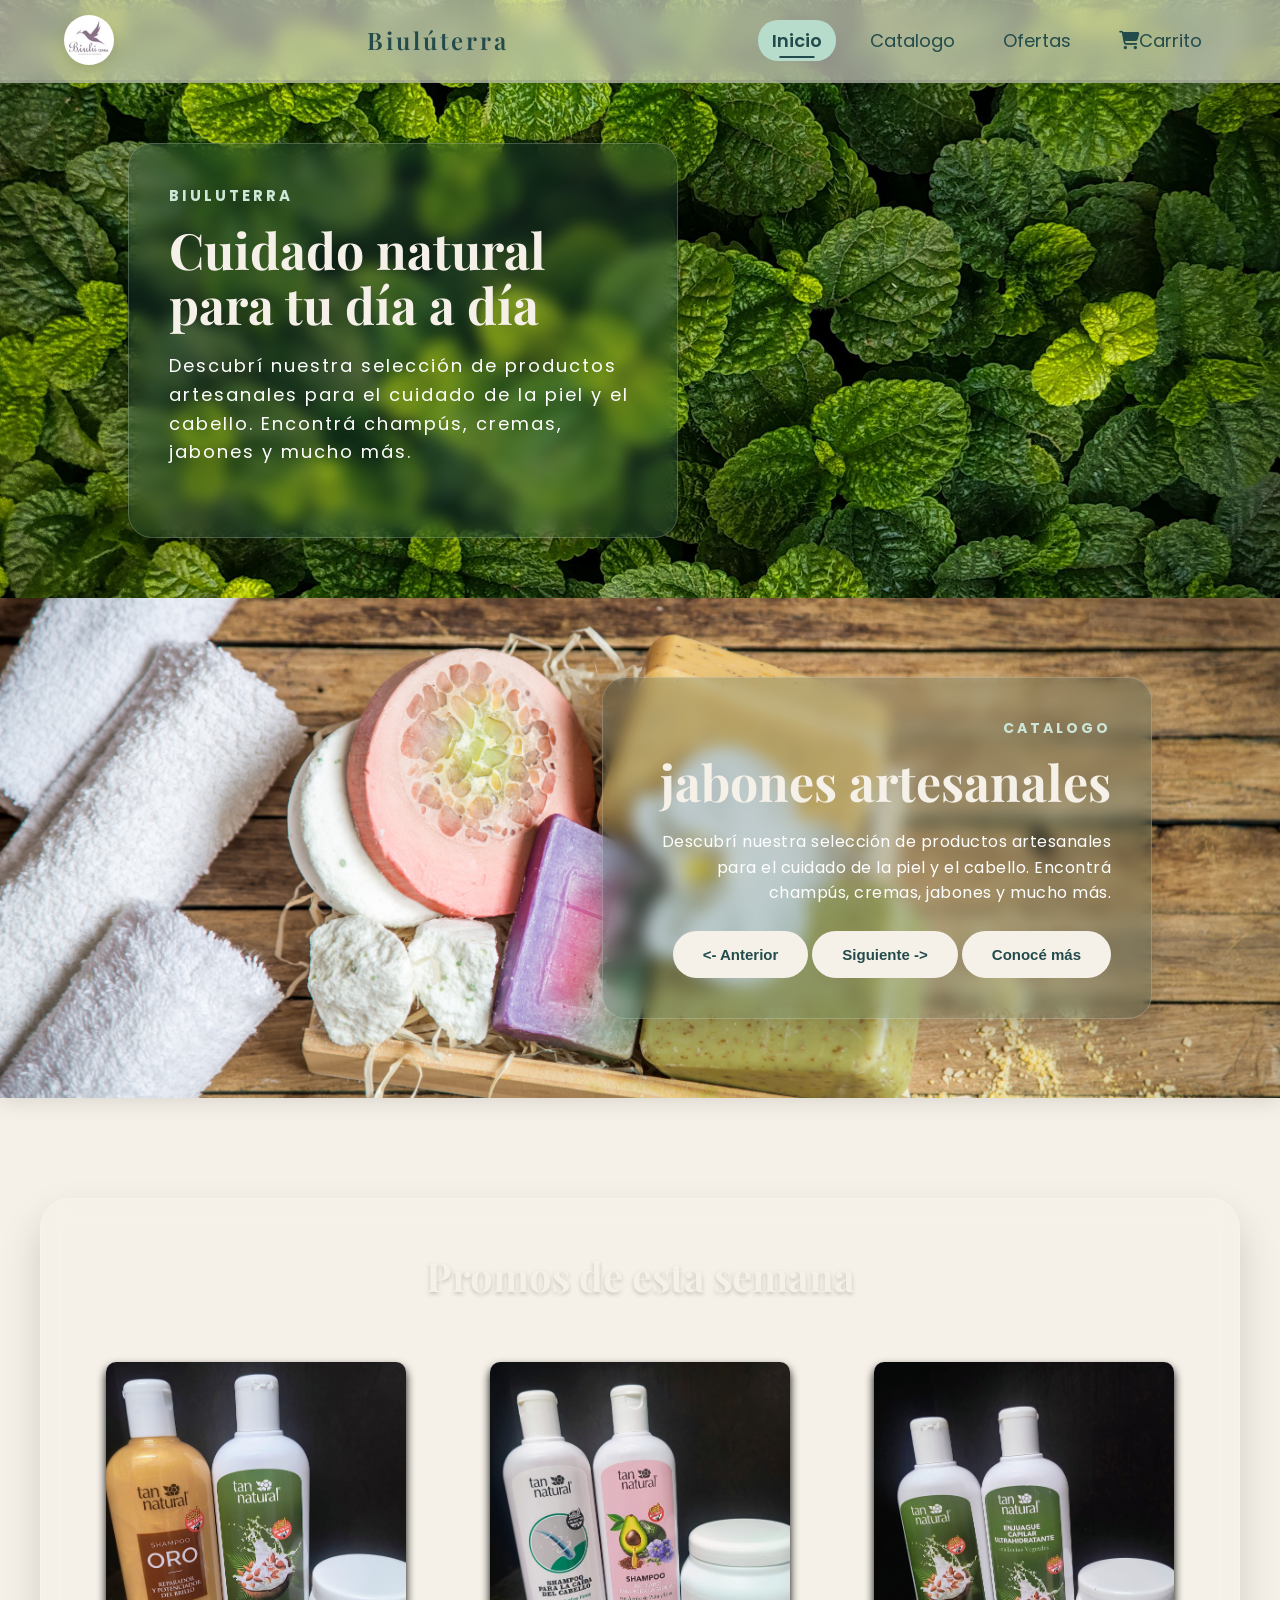
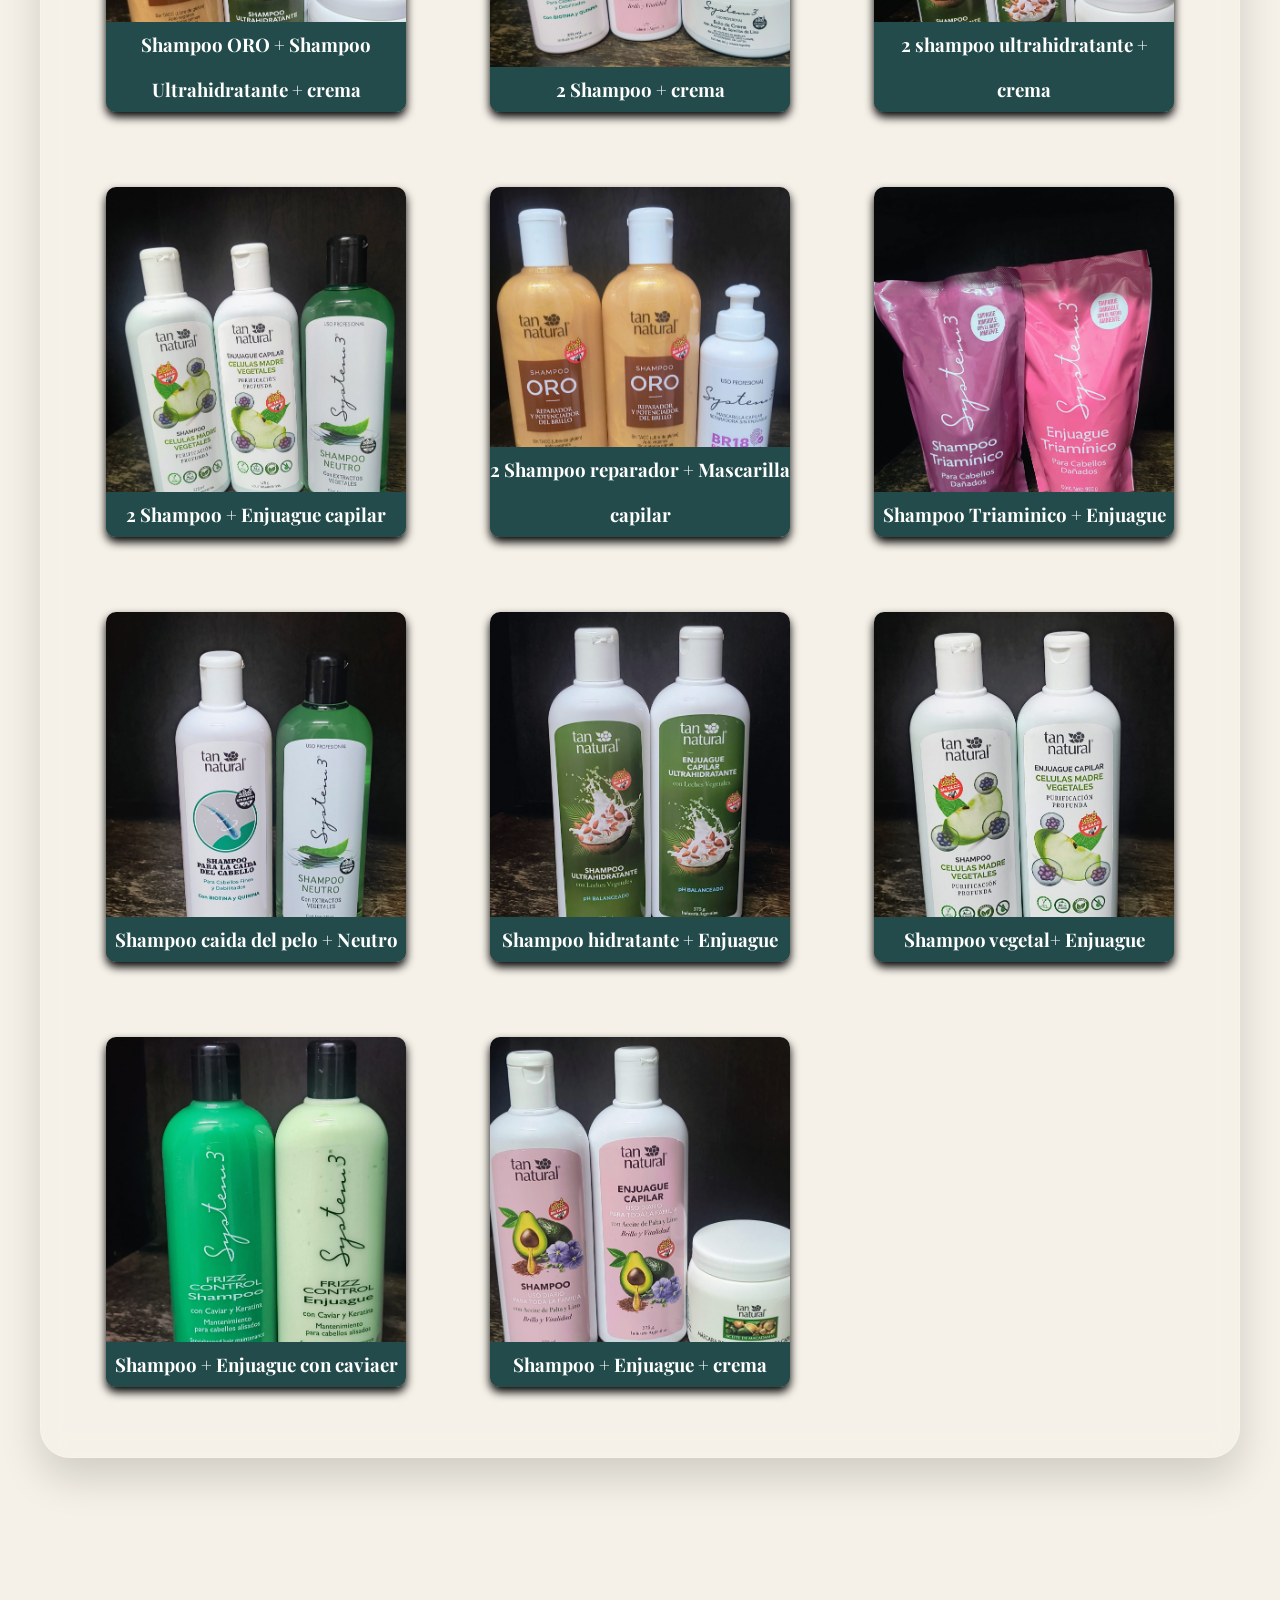
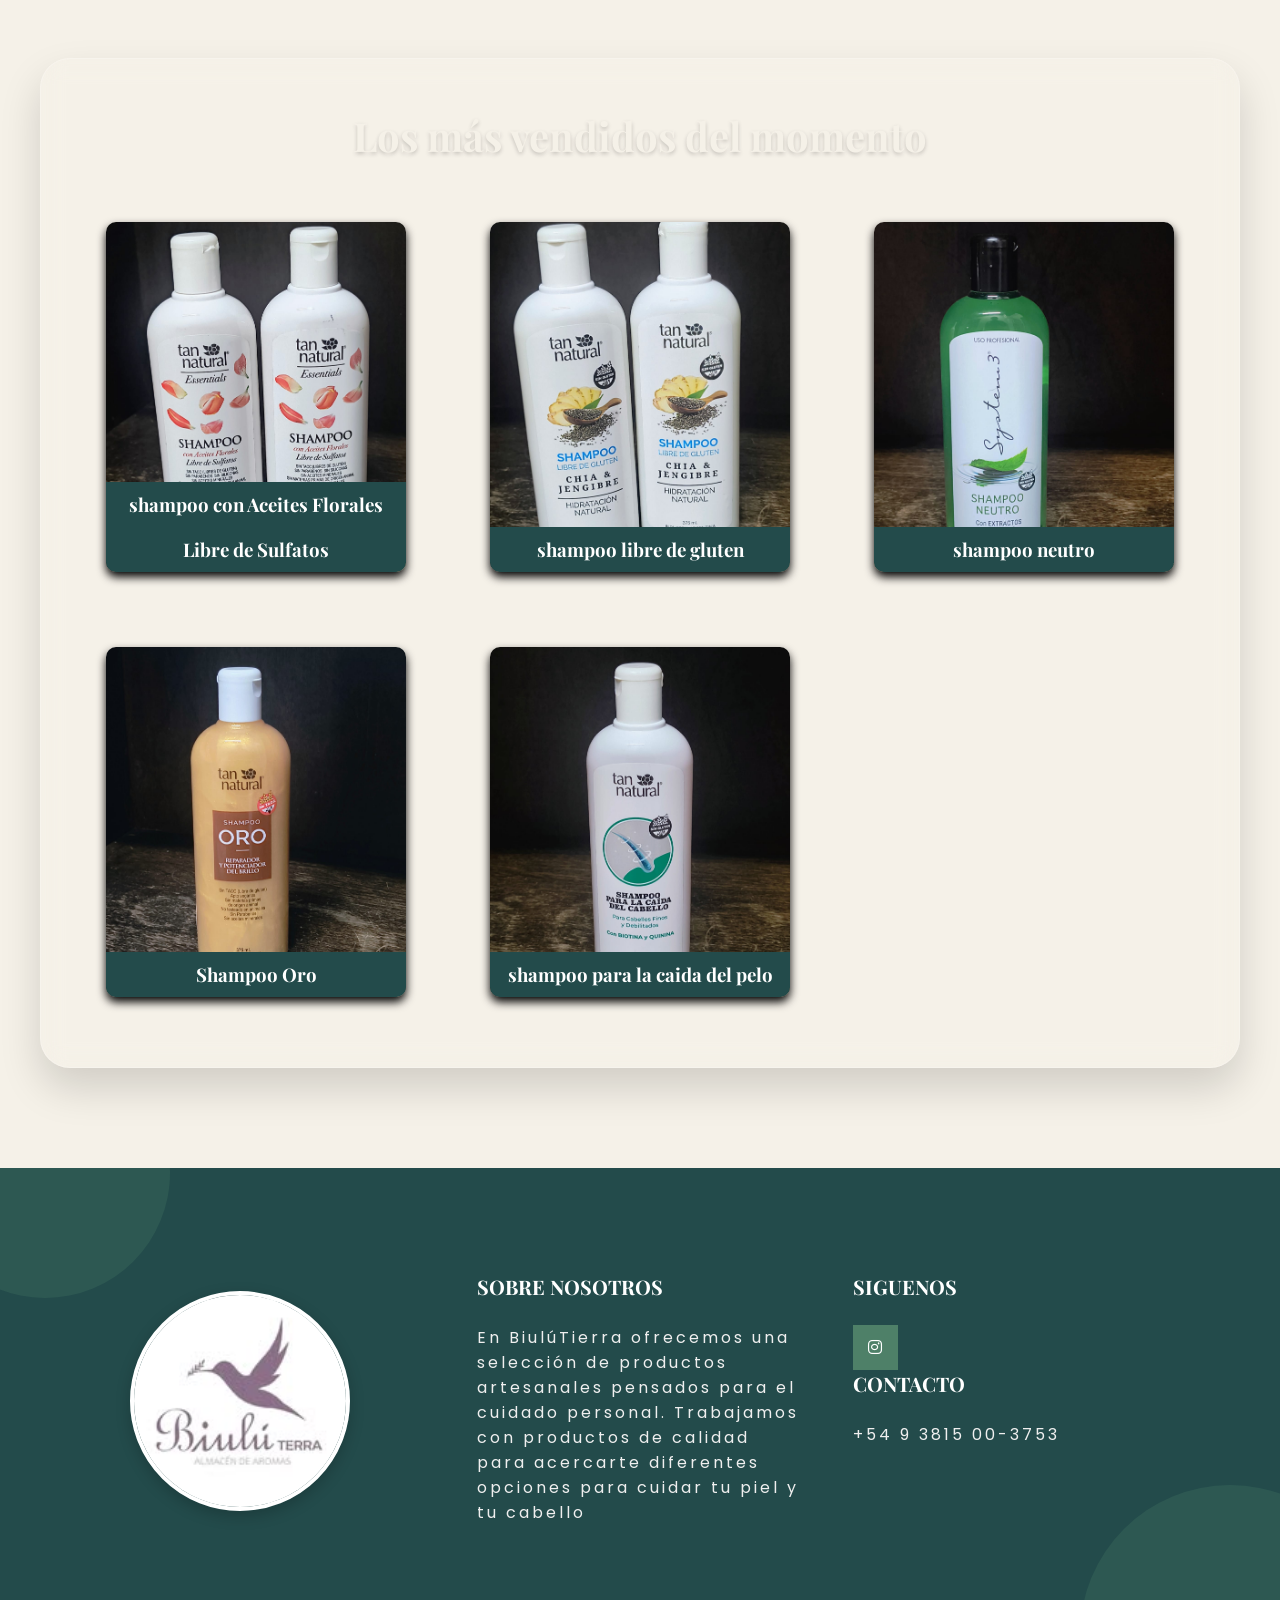
==== commit 2c1ca841: "nueva actualizacion" ====
--- a/index.html
+++ b/index.html
@@ -33,7 +33,7 @@
                   <span class="letra" data-char="i" data-emoji="💧,">i</span>
                   <span class="letra" data-char="u" data-emoji="🌱">u</span>
                   <span class="letra" data-char="l" data-emoji="🍃">l</span>
-                  <span class="letra" data-char="u" data-emoji="🌸">u</span>
+                  <span class="letra" data-char="u" data-emoji="🌸">ú</span>
                   <span class="letra" data-char="t" data-emoji="🌻">t</span>
                   <span class="letra" data-char="e" data-emoji="🌿">e</span>
                   <span class="letra" data-char="r" data-emoji="💧">r</span>
@@ -160,7 +160,7 @@
 
                 <h2>SOBRE NOSOTROS</h2>
 
-                <p>En BiuluTierra ofrecemos una selección de productos artesanales pensados para el cuidado personal. Trabajamos con productos de calidad para acercarte diferentes opciones para cuidar tu piel y tu cabello</p>
+                <p>En BiulúTierra ofrecemos una selección de productos artesanales pensados para el cuidado personal. Trabajamos con productos de calidad para acercarte diferentes opciones para cuidar tu piel y tu cabello</p>
 
             </div>
             <div class="box">
